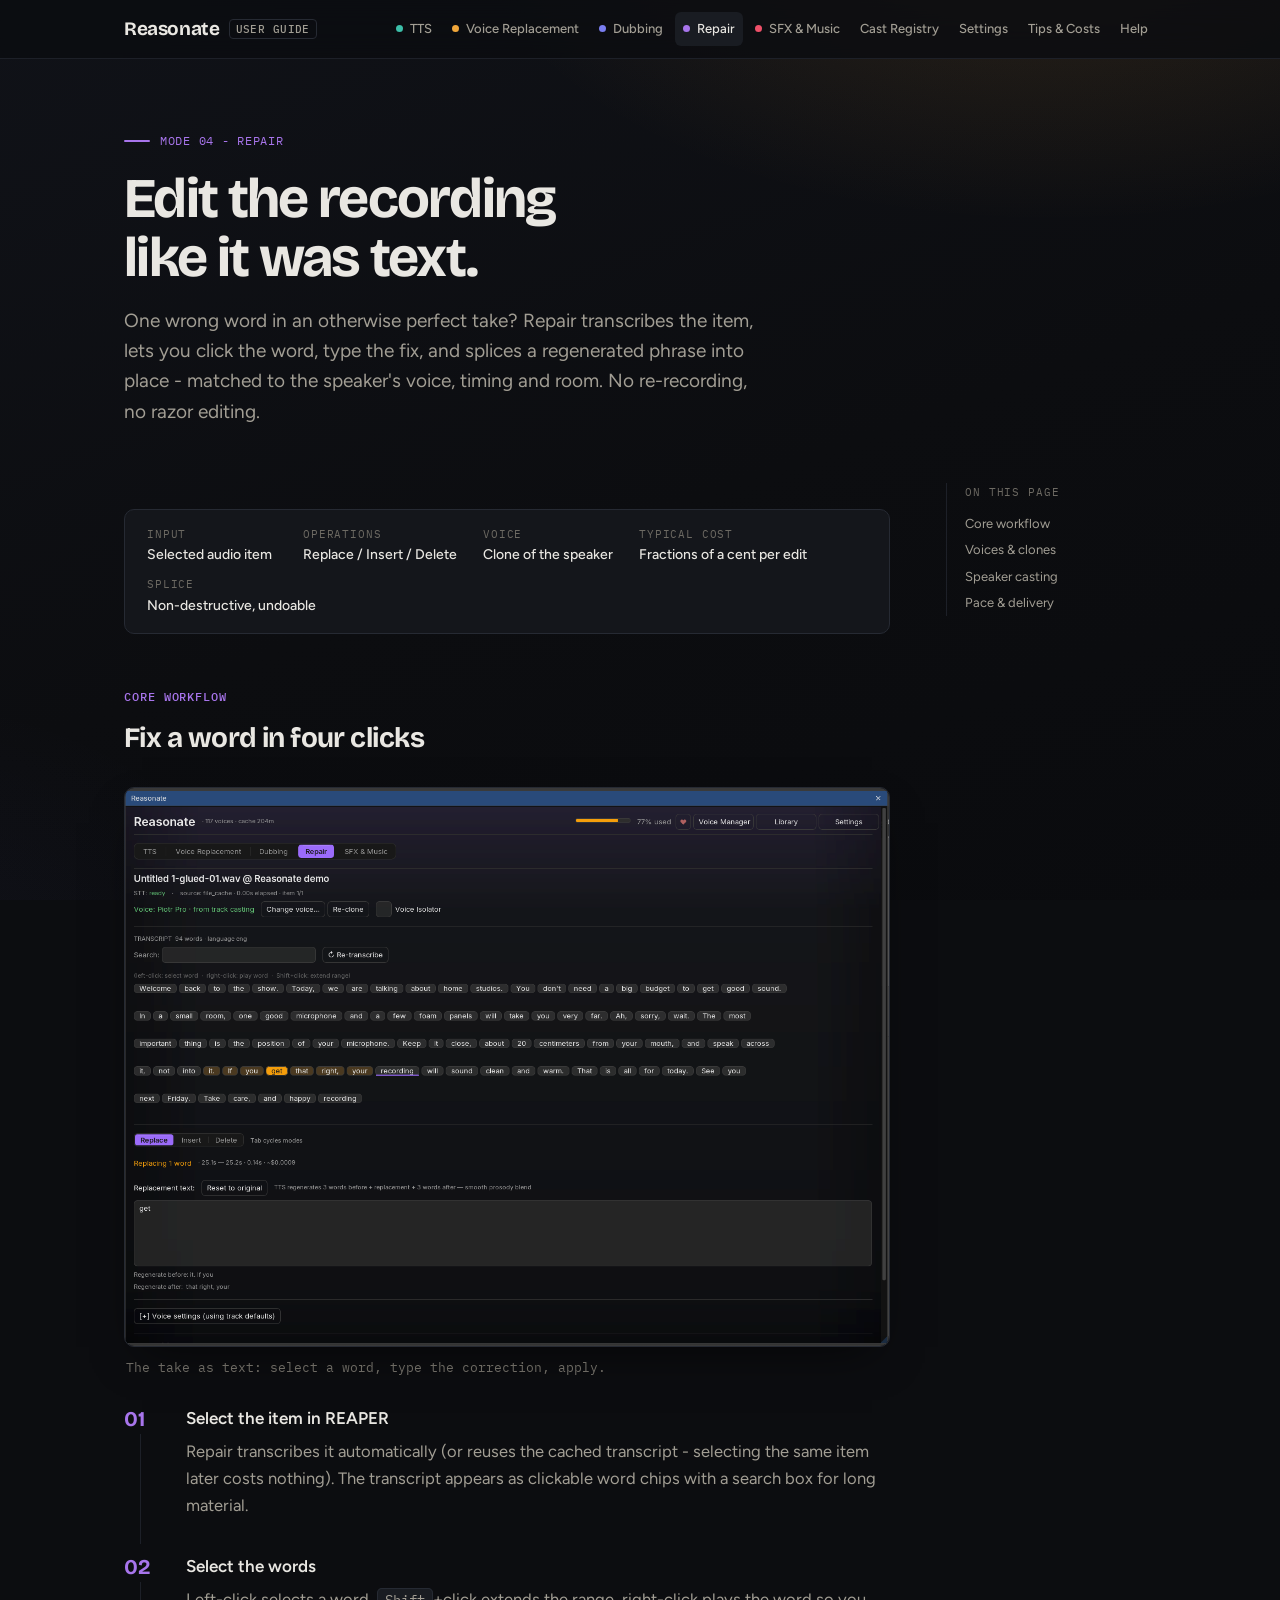
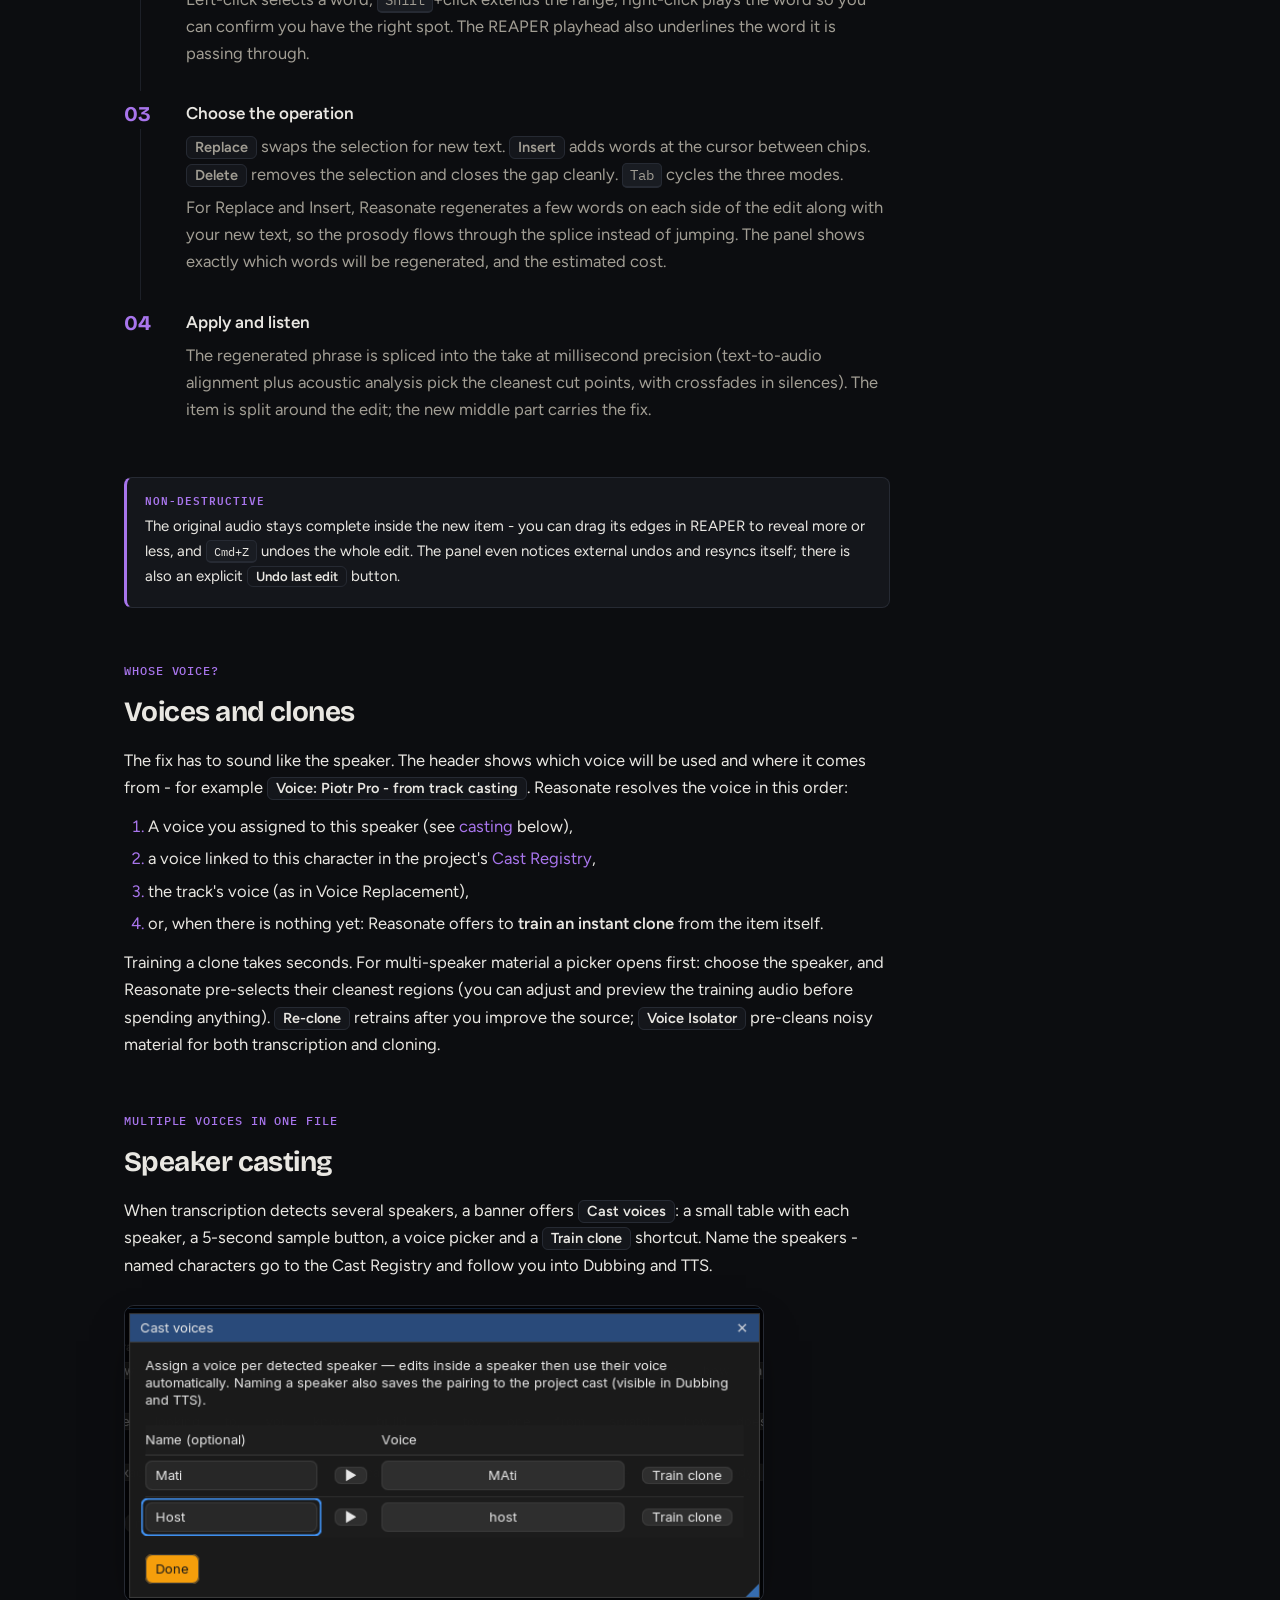
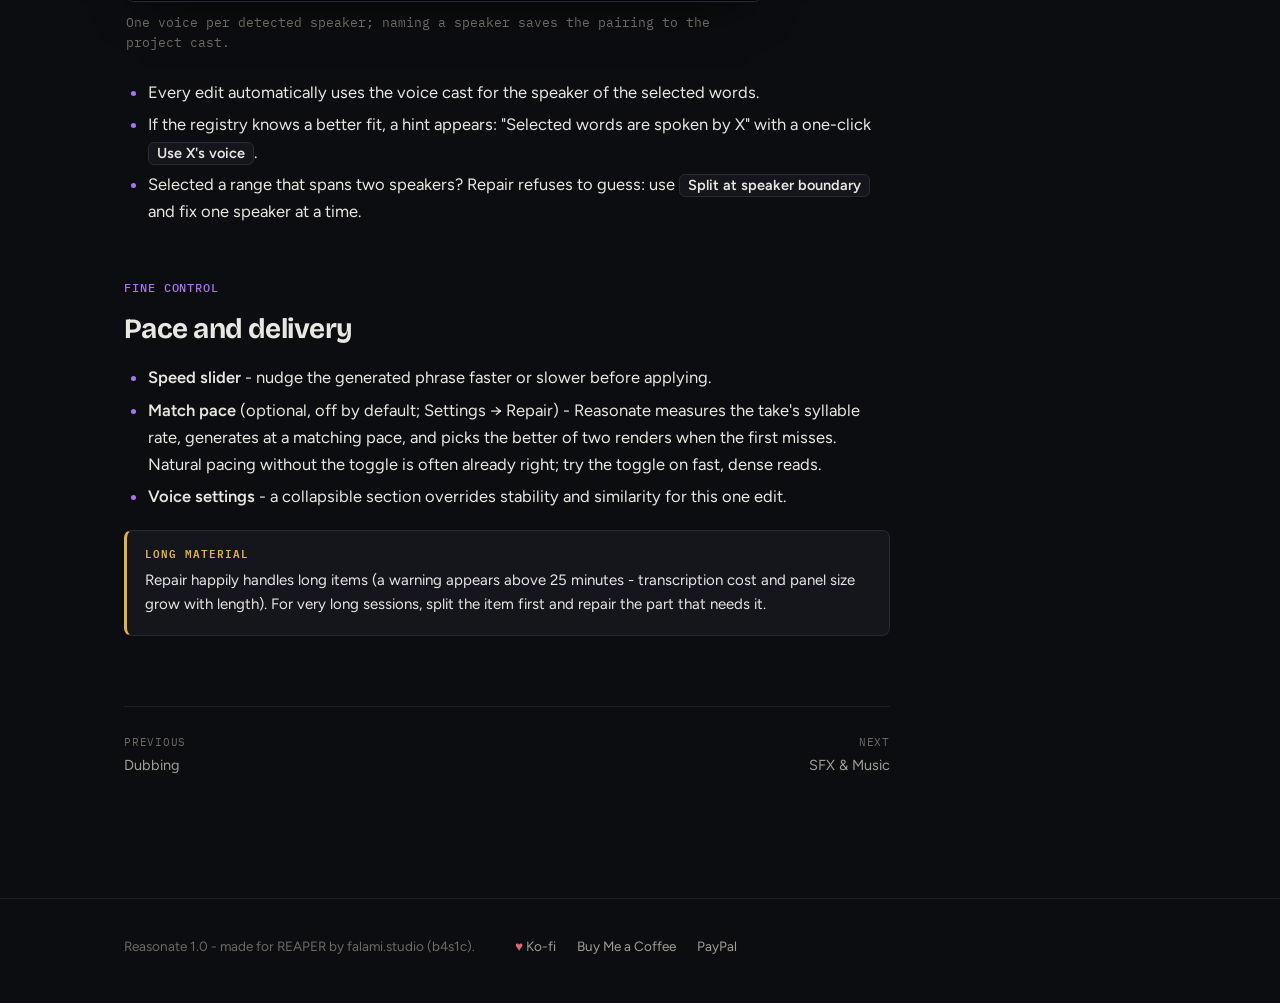
==== docs/guide/repair.html @ 06da61e1 "Reasonate 1.0.0 - AI voice production for REAPER Five modes (TTS single + multi-speaker dialogue, Vo" ====
<!DOCTYPE html>
<html lang="en">
<head>
<meta charset="utf-8">
<meta name="viewport" content="width=device-width, initial-scale=1">
<title>Repair - Reasonate User Guide</title>
<meta name="description" content="Fix single words in a finished take: click words in a transcript, type the correction, and Reasonate splices a regenerated phrase seamlessly into the recording.">
<link rel="preconnect" href="https://fonts.googleapis.com">
<link rel="preconnect" href="https://fonts.gstatic.com" crossorigin>
<link href="https://fonts.googleapis.com/css2?family=Bricolage+Grotesque:wght@600;700&family=Figtree:wght@400;500;600&family=IBM+Plex+Mono:wght@400;500;600&display=swap" rel="stylesheet">
<link rel="stylesheet" href="guide.css">
</head>
<body data-accent="repair">

<nav class="nav">
  <div class="nav-inner">
    <a class="wordmark" href="index.html">Reasonate<span class="guide-tag">User Guide</span></a>
    <div class="nav-links">
      <a href="tts.html"><span class="dot dot-tts"></span>TTS</a>
      <a href="voice-replacement.html"><span class="dot dot-vr"></span>Voice Replacement</a>
      <a href="dubbing.html"><span class="dot dot-dubbing"></span>Dubbing</a>
      <a class="active" href="repair.html"><span class="dot dot-repair"></span>Repair</a>
      <a href="sfx-music.html"><span class="dot dot-sfx"></span>SFX &amp; Music</a>
      <a href="cast-registry.html">Cast Registry</a>
      <a href="settings.html">Settings</a>
      <a href="tips-costs.html">Tips &amp; Costs</a>
      <a href="troubleshooting.html">Help</a>
    </div>
  </div>
</nav>

<header class="hero">
  <div class="crumb">Mode 04 - Repair</div>
  <h1>Edit the recording<br>like it was text.</h1>
  <p class="lede">One wrong word in an otherwise perfect take? Repair transcribes the item, lets you click the word, type the fix, and splices a regenerated phrase into place - matched to the speaker's voice, timing and room. No re-recording, no razor editing.</p>
</header>

<main class="page with-toc">
<div>

<div class="facts">
  <div><span class="k">Input</span><span class="v">Selected audio item</span></div>
  <div><span class="k">Operations</span><span class="v">Replace / Insert / Delete</span></div>
  <div><span class="k">Voice</span><span class="v">Clone of the speaker</span></div>
  <div><span class="k">Typical cost</span><span class="v">Fractions of a cent per edit</span></div>
  <div><span class="k">Splice</span><span class="v">Non-destructive, undoable</span></div>
</div>

<section id="workflow">
  <h2><span class="kicker">Core workflow</span>Fix a word in four clicks</h2>

  <figure class="shot">
    <img src="img/repair-replace.png" alt="Repair mode: the transcript as clickable word chips, a selected word, the Replace panel with replacement text and the context that will be regenerated" loading="lazy">
    <figcaption>The take as text: select a word, type the correction, apply.</figcaption>
  </figure>

  <ol class="steps">
    <li>
      <strong>Select the item in REAPER</strong>
      <p>Repair transcribes it automatically (or reuses the cached transcript - selecting the same item later costs nothing). The transcript appears as clickable word chips with a search box for long material.</p>
    </li>
    <li>
      <strong>Select the words</strong>
      <p>Left-click selects a word, <kbd>Shift</kbd>+click extends the range, right-click plays the word so you can confirm you have the right spot. The REAPER playhead also underlines the word it is passing through.</p>
    </li>
    <li>
      <strong>Choose the operation</strong>
      <p><span class="ui">Replace</span> swaps the selection for new text. <span class="ui">Insert</span> adds words at the cursor between chips. <span class="ui">Delete</span> removes the selection and closes the gap cleanly. <kbd>Tab</kbd> cycles the three modes.</p>
      <p class="dim">For Replace and Insert, Reasonate regenerates a few words on each side of the edit along with your new text, so the prosody flows through the splice instead of jumping. The panel shows exactly which words will be regenerated, and the estimated cost.</p>
    </li>
    <li>
      <strong>Apply and listen</strong>
      <p>The regenerated phrase is spliced into the take at millisecond precision (text-to-audio alignment plus acoustic analysis pick the cleanest cut points, with crossfades in silences). The item is split around the edit; the new middle part carries the fix.</p>
    </li>
  </ol>

  <div class="callout">
    <span class="label">Non-destructive</span>
    <p>The original audio stays complete inside the new item - you can drag its edges in REAPER to reveal more or less, and <kbd>Cmd+Z</kbd> undoes the whole edit. The panel even notices external undos and resyncs itself; there is also an explicit <span class="ui">Undo last edit</span> button.</p>
  </div>
</section>

<section id="voice">
  <h2><span class="kicker">Whose voice?</span>Voices and clones</h2>
  <p>The fix has to sound like the speaker. The header shows which voice will be used and where it comes from - for example <span class="ui">Voice: Piotr Pro - from track casting</span>. Reasonate resolves the voice in this order:</p>
  <ol>
    <li>A voice you assigned to this speaker (see <a href="#speakers">casting</a> below),</li>
    <li>a voice linked to this character in the project's <a href="cast-registry.html">Cast Registry</a>,</li>
    <li>the track's voice (as in Voice Replacement),</li>
    <li>or, when there is nothing yet: Reasonate offers to <strong>train an instant clone</strong> from the item itself.</li>
  </ol>
  <p>Training a clone takes seconds. For multi-speaker material a picker opens first: choose the speaker, and Reasonate pre-selects their cleanest regions (you can adjust and preview the training audio before spending anything). <span class="ui">Re-clone</span> retrains after you improve the source; <span class="ui">Voice Isolator</span> pre-cleans noisy material for both transcription and cloning.</p>
</section>

<section id="speakers">
  <h2><span class="kicker">Multiple voices in one file</span>Speaker casting</h2>
  <p>When transcription detects several speakers, a banner offers <span class="ui">Cast voices</span>: a small table with each speaker, a 5-second sample button, a voice picker and a <span class="ui">Train clone</span> shortcut. Name the speakers - named characters go to the Cast Registry and follow you into Dubbing and TTS.</p>
  <figure class="shot narrow">
    <img src="img/repair-cast-voices.png" alt="Cast voices modal in Repair: two named speakers with a sample play button, an assigned voice and a Train clone button each" loading="lazy">
    <figcaption>One voice per detected speaker; naming a speaker saves the pairing to the project cast.</figcaption>
  </figure>
  <ul>
    <li>Every edit automatically uses the voice cast for the speaker of the selected words.</li>
    <li>If the registry knows a better fit, a hint appears: "Selected words are spoken by X" with a one-click <span class="ui">Use X's voice</span>.</li>
    <li>Selected a range that spans two speakers? Repair refuses to guess: use <span class="ui">Split at speaker boundary</span> and fix one speaker at a time.</li>
  </ul>
</section>

<section id="tempo">
  <h2><span class="kicker">Fine control</span>Pace and delivery</h2>
  <ul>
    <li><strong>Speed slider</strong> - nudge the generated phrase faster or slower before applying.</li>
    <li><strong>Match pace</strong> (optional, off by default; Settings &rarr; Repair) - Reasonate measures the take's syllable rate, generates at a matching pace, and picks the better of two renders when the first misses. Natural pacing without the toggle is often already right; try the toggle on fast, dense reads.</li>
    <li><strong>Voice settings</strong> - a collapsible section overrides stability and similarity for this one edit.</li>
  </ul>
  <div class="callout warn">
    <span class="label">Long material</span>
    <p>Repair happily handles long items (a warning appears above 25 minutes - transcription cost and panel size grow with length). For very long sessions, split the item first and repair the part that needs it.</p>
  </div>
</section>

<div class="pager">
  <a class="prev" href="dubbing.html"><span>Previous</span>Dubbing</a>
  <a class="next" href="sfx-music.html"><span>Next</span>SFX &amp; Music</a>
</div>

</div>

<aside class="toc">
  <div class="toc-title">On this page</div>
  <a href="#workflow">Core workflow</a>
  <a href="#voice">Voices &amp; clones</a>
  <a href="#speakers">Speaker casting</a>
  <a href="#tempo">Pace &amp; delivery</a>
</aside>

</main>

<footer>
  <div class="footer-inner">
    <div>Reasonate 1.0 - made for REAPER by falami.studio (b4s1c).</div>
    <div class="support">
      <span class="heart">&hearts;</span>
      <a href="https://ko-fi.com/quickmd" target="_blank" rel="noopener">Ko-fi</a>
      <a href="https://buymeacoffee.com/bsroczynskh" target="_blank" rel="noopener">Buy Me a Coffee</a>
      <a href="https://paypal.me/b451c" target="_blank" rel="noopener">PayPal</a>
    </div>
  </div>
</footer>

</body>
</html>
---- docs/guide/guide.css ----
/* Reasonate User Guide - shared stylesheet
   Dark "studio manual" theme mirroring the app: graphite base, per-mode accents.
   Self-contained except Google Fonts (loaded from each page's <head>). */

:root {
  --bg: #0c0d10;
  --bg-elevated: #14161b;
  --card: #191c22;
  --card-hover: #1e222a;
  --line: #262a33;
  --line-soft: #1d2028;
  --text: #e9e7e2;
  --text-dim: #a29e94;
  --text-faint: #6d6a63;

  --amber: #f0a63a;        /* Voice Replacement + brand CTA */
  --teal: #3cbfa9;         /* TTS */
  --indigo: #7a7ef0;       /* Dubbing */
  --violet: #a875ec;       /* Repair */
  --red: #ee5069;          /* SFX & Music */

  --accent: var(--amber);  /* page accent, overridden per chapter */
  --accent-soft: color-mix(in srgb, var(--accent) 14%, transparent);
  --accent-line: color-mix(in srgb, var(--accent) 38%, transparent);

  --font-display: "Bricolage Grotesque", "Avenir Next", "Helvetica Neue", sans-serif;
  --font-body: "Figtree", "Avenir Next", "Segoe UI", sans-serif;
  --font-mono: "IBM Plex Mono", "SF Mono", Menlo, Consolas, monospace;

  --maxw: 1080px;
  --radius: 10px;
}

/* Per-chapter accent themes (set on <body data-accent="...">) */
body[data-accent="tts"]     { --accent: var(--teal); }
body[data-accent="vr"]      { --accent: var(--amber); }
body[data-accent="dubbing"] { --accent: var(--indigo); }
body[data-accent="repair"]  { --accent: var(--violet); }
body[data-accent="sfx"]     { --accent: var(--red); }

* { box-sizing: border-box; }
html { scroll-behavior: smooth; }

body {
  margin: 0;
  background: var(--bg);
  color: var(--text);
  font-family: var(--font-body);
  font-size: 16.5px;
  line-height: 1.65;
  -webkit-font-smoothing: antialiased;
  text-rendering: optimizeLegibility;
}

/* Atmospheric background: graphite gradient + faint accent glow, like the app */
body::before {
  content: "";
  position: fixed;
  inset: 0;
  z-index: -1;
  background:
    radial-gradient(900px 480px at 82% -10%, var(--accent-soft), transparent 65%),
    radial-gradient(700px 500px at -10% 110%, rgba(122, 126, 240, 0.05), transparent 60%),
    linear-gradient(160deg, #101218 0%, #0c0d10 55%, #0a0b0e 100%);
}

a { color: var(--accent); text-decoration: none; }
a:hover { text-decoration: underline; text-underline-offset: 3px; }

::selection { background: var(--accent-line); }

/* ---------------------------------------------------------------- nav --- */

.nav {
  position: sticky;
  top: 0;
  z-index: 50;
  backdrop-filter: blur(14px);
  background: rgba(12, 13, 16, 0.82);
  border-bottom: 1px solid var(--line-soft);
}
.nav-inner {
  max-width: var(--maxw);
  margin: 0 auto;
  padding: 0 24px;
  display: flex;
  align-items: center;
  gap: 18px;
  height: 58px;
}
.nav .wordmark {
  font-family: var(--font-display);
  font-weight: 700;
  font-size: 19px;
  letter-spacing: -0.02em;
  color: var(--text);
  white-space: nowrap;
  flex-shrink: 0;
}
.nav .wordmark:hover { text-decoration: none; }
.nav .wordmark .guide-tag {
  font-family: var(--font-mono);
  font-size: 10.5px;
  font-weight: 500;
  color: var(--text-dim);
  border: 1px solid var(--line);
  border-radius: 4px;
  padding: 2px 6px;
  margin-left: 9px;
  vertical-align: 2px;
  letter-spacing: 0.04em;
  text-transform: uppercase;
}
.nav-links {
  display: flex;
  gap: 4px;
  margin-left: auto;
  overflow-x: auto;
}
.nav-links a {
  color: var(--text-dim);
  font-size: 13px;
  font-weight: 500;
  padding: 6px 8px;
  border-radius: 6px;
  white-space: nowrap;
}
.nav-links a:hover { color: var(--text); background: var(--card); text-decoration: none; }
.nav-links a.active { color: var(--text); background: var(--card); }
.nav-links a .dot {
  display: inline-block;
  width: 7px; height: 7px;
  border-radius: 50%;
  margin-right: 7px;
  vertical-align: 1px;
}
.dot-tts { background: var(--teal); }
.dot-vr { background: var(--amber); }
.dot-dubbing { background: var(--indigo); }
.dot-repair { background: var(--violet); }
.dot-sfx { background: var(--red); }

/* --------------------------------------------------------------- hero --- */

.hero {
  max-width: var(--maxw);
  margin: 0 auto;
  padding: 72px 24px 30px;
}
.hero .crumb {
  font-family: var(--font-mono);
  font-size: 12px;
  letter-spacing: 0.06em;
  text-transform: uppercase;
  color: var(--accent);
  margin-bottom: 18px;
  display: flex;
  align-items: center;
  gap: 10px;
}
.hero .crumb::before {
  content: "";
  width: 26px; height: 2px;
  background: var(--accent);
  border-radius: 2px;
}
.hero h1 {
  font-family: var(--font-display);
  font-size: clamp(34px, 5.4vw, 56px);
  font-weight: 700;
  letter-spacing: -0.03em;
  line-height: 1.06;
  margin: 0 0 18px;
}
.hero p.lede {
  font-size: 19px;
  line-height: 1.6;
  color: var(--text-dim);
  max-width: 640px;
  margin: 0;
}
.hero .badges { margin-top: 26px; display: flex; flex-wrap: wrap; gap: 9px; }
.badge {
  font-family: var(--font-mono);
  font-size: 12px;
  color: var(--text-dim);
  border: 1px solid var(--line);
  background: var(--bg-elevated);
  border-radius: 999px;
  padding: 5px 13px;
}

/* Staggered load-in */
@media (prefers-reduced-motion: no-preference) {
  .hero > * { animation: rise 0.55s cubic-bezier(0.2, 0.7, 0.3, 1) both; }
  .hero > *:nth-child(2) { animation-delay: 0.07s; }
  .hero > *:nth-child(3) { animation-delay: 0.14s; }
  .hero > *:nth-child(4) { animation-delay: 0.21s; }
  @keyframes rise {
    from { opacity: 0; transform: translateY(14px); }
    to   { opacity: 1; transform: none; }
  }
}

/* ------------------------------------------------------------- layout --- */

.page {
  max-width: var(--maxw);
  margin: 0 auto;
  padding: 26px 24px 90px;
}
.with-toc {
  display: grid;
  grid-template-columns: minmax(0, 1fr) 210px;
  gap: 56px;
}
@media (max-width: 940px) {
  .with-toc { grid-template-columns: 1fr; }
  .toc { display: none; }
}

.toc {
  position: sticky;
  top: 86px;
  align-self: start;
  font-size: 13px;
  border-left: 1px solid var(--line-soft);
  padding-left: 18px;
}
.toc .toc-title {
  font-family: var(--font-mono);
  font-size: 11px;
  letter-spacing: 0.08em;
  text-transform: uppercase;
  color: var(--text-faint);
  margin-bottom: 10px;
}
.toc a {
  display: block;
  color: var(--text-dim);
  padding: 4px 0;
  line-height: 1.4;
}
.toc a:hover { color: var(--text); text-decoration: none; }

/* ----------------------------------------------------------- sections --- */

section { margin: 54px 0; }
section:first-child { margin-top: 20px; }

h2 {
  font-family: var(--font-display);
  font-size: 28px;
  font-weight: 700;
  letter-spacing: -0.02em;
  margin: 0 0 8px;
  scroll-margin-top: 80px;
}
h2 .kicker {
  display: block;
  font-family: var(--font-mono);
  font-size: 11.5px;
  font-weight: 500;
  letter-spacing: 0.08em;
  text-transform: uppercase;
  color: var(--accent);
  margin-bottom: 8px;
}
h3 {
  font-family: var(--font-display);
  font-size: 19px;
  font-weight: 600;
  letter-spacing: -0.01em;
  margin: 34px 0 6px;
  scroll-margin-top: 80px;
}
p { margin: 12px 0; color: var(--text); }
p.dim, li.dim { color: var(--text-dim); }
ul, ol { padding-left: 24px; margin: 12px 0; }
li { margin: 5px 0; }
li::marker { color: var(--accent); }
strong { font-weight: 600; color: var(--text); }

hr { border: 0; border-top: 1px solid var(--line-soft); margin: 40px 0; }

/* --------------------------------------------------------------- kbd --- */

kbd {
  font-family: var(--font-mono);
  font-size: 0.82em;
  background: var(--card);
  border: 1px solid var(--line);
  border-bottom-width: 2px;
  border-radius: 5px;
  padding: 2px 7px;
  white-space: nowrap;
}
code {
  font-family: var(--font-mono);
  font-size: 0.86em;
  background: var(--card);
  border: 1px solid var(--line-soft);
  border-radius: 5px;
  padding: 1px 6px;
}

/* --------------------------------------------------------------- ui-x --- */
/* Inline reference to a button/label visible in the app UI */
.ui {
  font-size: 0.88em;
  font-weight: 600;
  background: var(--bg-elevated);
  border: 1px solid var(--line);
  border-radius: 6px;
  padding: 1px 8px 2px;
  white-space: nowrap;
}

/* -------------------------------------------------------------- steps --- */

.steps { counter-reset: step; margin: 22px 0; padding: 0; list-style: none; }
.steps > li {
  counter-increment: step;
  position: relative;
  padding: 0 0 26px 62px;
  margin: 0;
}
.steps > li::before {
  content: counter(step, decimal-leading-zero);
  position: absolute;
  left: 0; top: -2px;
  font-family: var(--font-display);
  font-size: 21px;
  font-weight: 700;
  color: var(--accent);
  letter-spacing: -0.02em;
}
.steps > li::after {
  content: "";
  position: absolute;
  left: 16px; top: 30px; bottom: 8px;
  width: 1px;
  background: var(--line-soft);
}
.steps > li:last-child::after { display: none; }
.steps > li > strong:first-child { display: block; margin-bottom: 3px; font-size: 17px; }
.steps p { margin: 6px 0; color: var(--text-dim); }
.steps p strong, .steps li strong { color: var(--text); }

/* ----------------------------------------------------------- callouts --- */

.callout {
  border: 1px solid var(--line);
  border-left: 3px solid var(--accent);
  background: var(--bg-elevated);
  border-radius: 8px;
  padding: 13px 18px;
  margin: 20px 0;
  font-size: 15px;
  color: var(--text-dim);
}
.callout .label {
  font-family: var(--font-mono);
  font-size: 11px;
  font-weight: 600;
  letter-spacing: 0.09em;
  text-transform: uppercase;
  color: var(--accent);
  display: block;
  margin-bottom: 5px;
}
.callout strong { color: var(--text); }
.callout.cost { border-left-color: #58c983; }
.callout.cost .label { color: #58c983; }
.callout.warn { border-left-color: #e0b34c; }
.callout.warn .label { color: #e0b34c; }
.callout p { margin: 5px 0; }

/* -------------------------------------------------------- screenshots --- */

.shot { margin: 26px 0; }
.shot img {
  width: 100%;
  height: auto;
  display: block;
  border: 1px solid var(--line);
  border-radius: var(--radius);
  box-shadow: 0 18px 44px -18px rgba(0, 0, 0, 0.65);
}
.shot figcaption {
  font-family: var(--font-mono);
  font-size: 12.5px;
  color: var(--text-faint);
  margin-top: 10px;
  padding-left: 2px;
}
.shot.narrow { max-width: 640px; }

/* --------------------------------------------------------------- grid --- */

.cards {
  display: grid;
  grid-template-columns: repeat(auto-fit, minmax(250px, 1fr));
  gap: 14px;
  margin: 26px 0;
}
.card {
  background: var(--card);
  border: 1px solid var(--line);
  border-radius: var(--radius);
  padding: 20px 20px 18px;
  position: relative;
  overflow: hidden;
  transition: border-color 0.18s, transform 0.18s, background 0.18s;
}
.card h3 { margin: 8px 0 6px; font-size: 18px; }
.card p { font-size: 14.5px; color: var(--text-dim); margin: 0; }
a.card { display: block; color: var(--text); }
a.card:hover {
  text-decoration: none;
  transform: translateY(-2px);
  background: var(--card-hover);
  border-color: var(--accent-line);
}
.card .accent-bar {
  position: absolute;
  top: 0; left: 0; right: 0;
  height: 3px;
}
.card .go {
  font-family: var(--font-mono);
  font-size: 12px;
  color: var(--text-faint);
  display: block;
  margin-top: 14px;
}
a.card:hover .go { color: var(--text-dim); }

/* fact strip: quick reference row on mode pages */
.facts {
  display: flex;
  flex-wrap: wrap;
  gap: 10px 26px;
  border: 1px solid var(--line);
  background: var(--bg-elevated);
  border-radius: var(--radius);
  padding: 16px 22px;
  margin: 26px 0;
  font-size: 14px;
}
.facts div { min-width: 130px; }
.facts .k {
  font-family: var(--font-mono);
  font-size: 10.5px;
  letter-spacing: 0.08em;
  text-transform: uppercase;
  color: var(--text-faint);
  display: block;
}
.facts .v { color: var(--text); font-weight: 500; }

/* --------------------------------------------------------------- table --- */

.tbl-wrap { overflow-x: auto; margin: 20px 0; }
table {
  border-collapse: collapse;
  width: 100%;
  font-size: 14.5px;
}
th {
  text-align: left;
  font-family: var(--font-mono);
  font-size: 11.5px;
  font-weight: 600;
  letter-spacing: 0.07em;
  text-transform: uppercase;
  color: var(--text-faint);
  border-bottom: 1px solid var(--line);
  padding: 8px 16px 8px 0;
}
td {
  border-bottom: 1px solid var(--line-soft);
  padding: 9px 16px 9px 0;
  vertical-align: top;
  color: var(--text-dim);
}
td:first-child { color: var(--text); white-space: nowrap; }

/* --------------------------------------------------------------- foot --- */

.pager {
  display: flex;
  justify-content: space-between;
  gap: 14px;
  margin-top: 70px;
  padding-top: 26px;
  border-top: 1px solid var(--line-soft);
}
.pager a {
  color: var(--text-dim);
  font-size: 14.5px;
  max-width: 46%;
}
.pager a span {
  display: block;
  font-family: var(--font-mono);
  font-size: 11px;
  letter-spacing: 0.07em;
  text-transform: uppercase;
  color: var(--text-faint);
  margin-bottom: 3px;
}
.pager a:hover { color: var(--text); text-decoration: none; }
.pager .next { text-align: right; margin-left: auto; }

footer {
  border-top: 1px solid var(--line-soft);
  margin-top: 30px;
}
.footer-inner {
  max-width: var(--maxw);
  margin: 0 auto;
  padding: 36px 24px 46px;
  display: flex;
  flex-wrap: wrap;
  gap: 18px 40px;
  align-items: center;
  font-size: 13.5px;
  color: var(--text-faint);
}
.footer-inner .support a { color: var(--text-dim); margin-right: 18px; }
.footer-inner .support a:hover { color: var(--text); }
.heart { color: #d96a76; }

@media (max-width: 640px) {
  body { font-size: 15.5px; }
  .hero { padding-top: 46px; }
  .nav-inner { gap: 14px; }
}
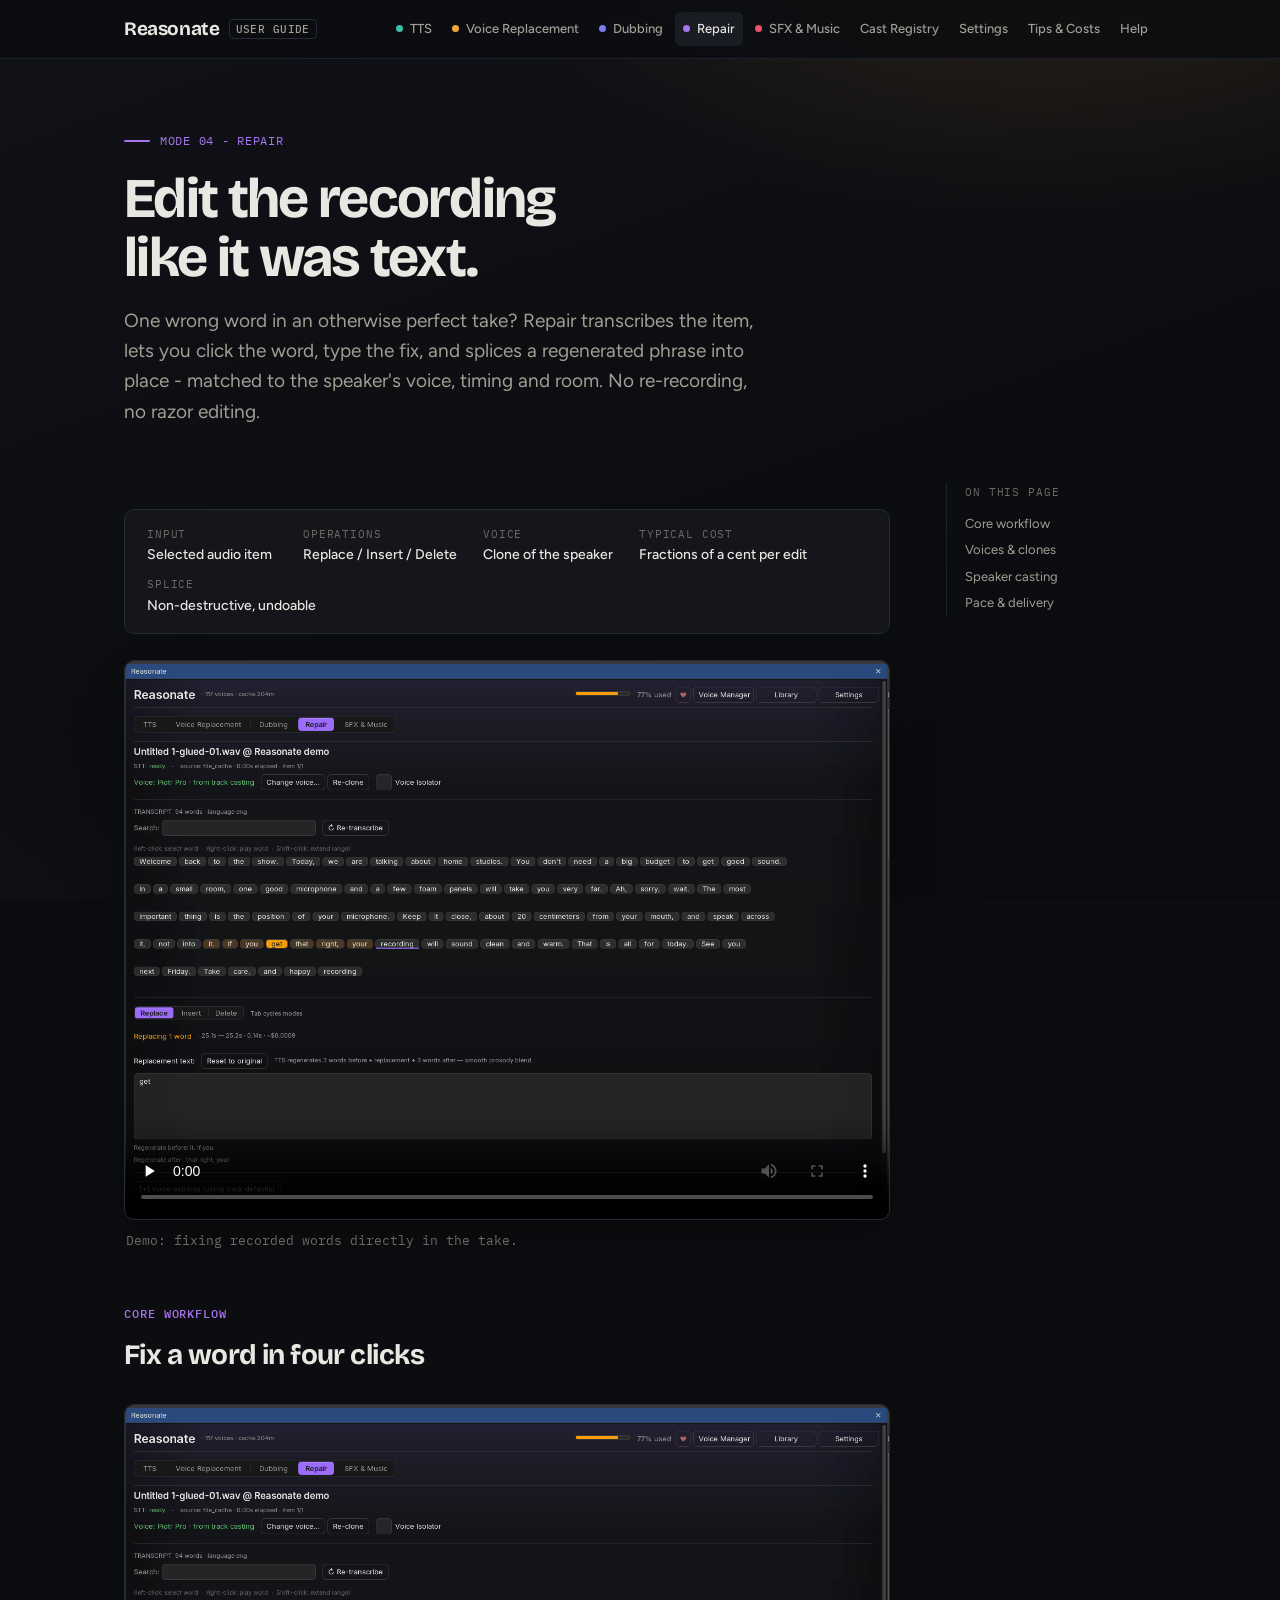
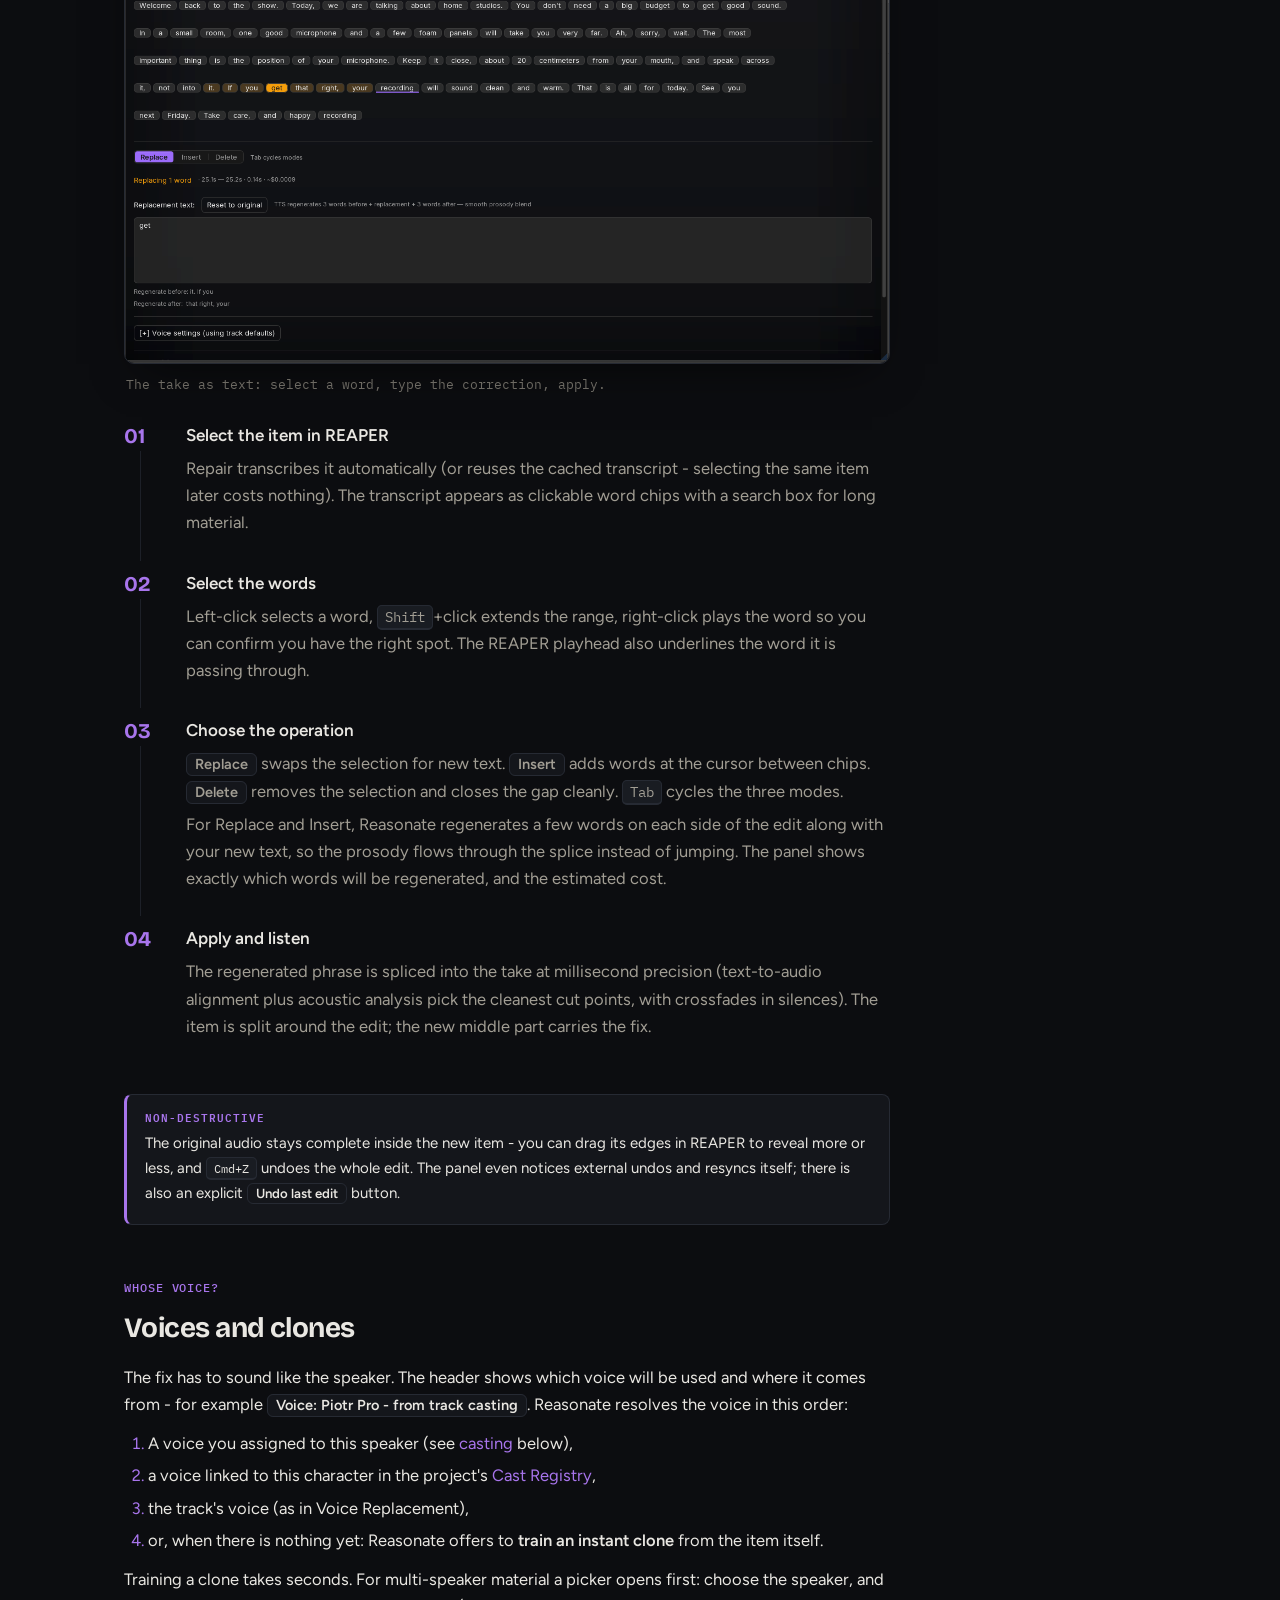
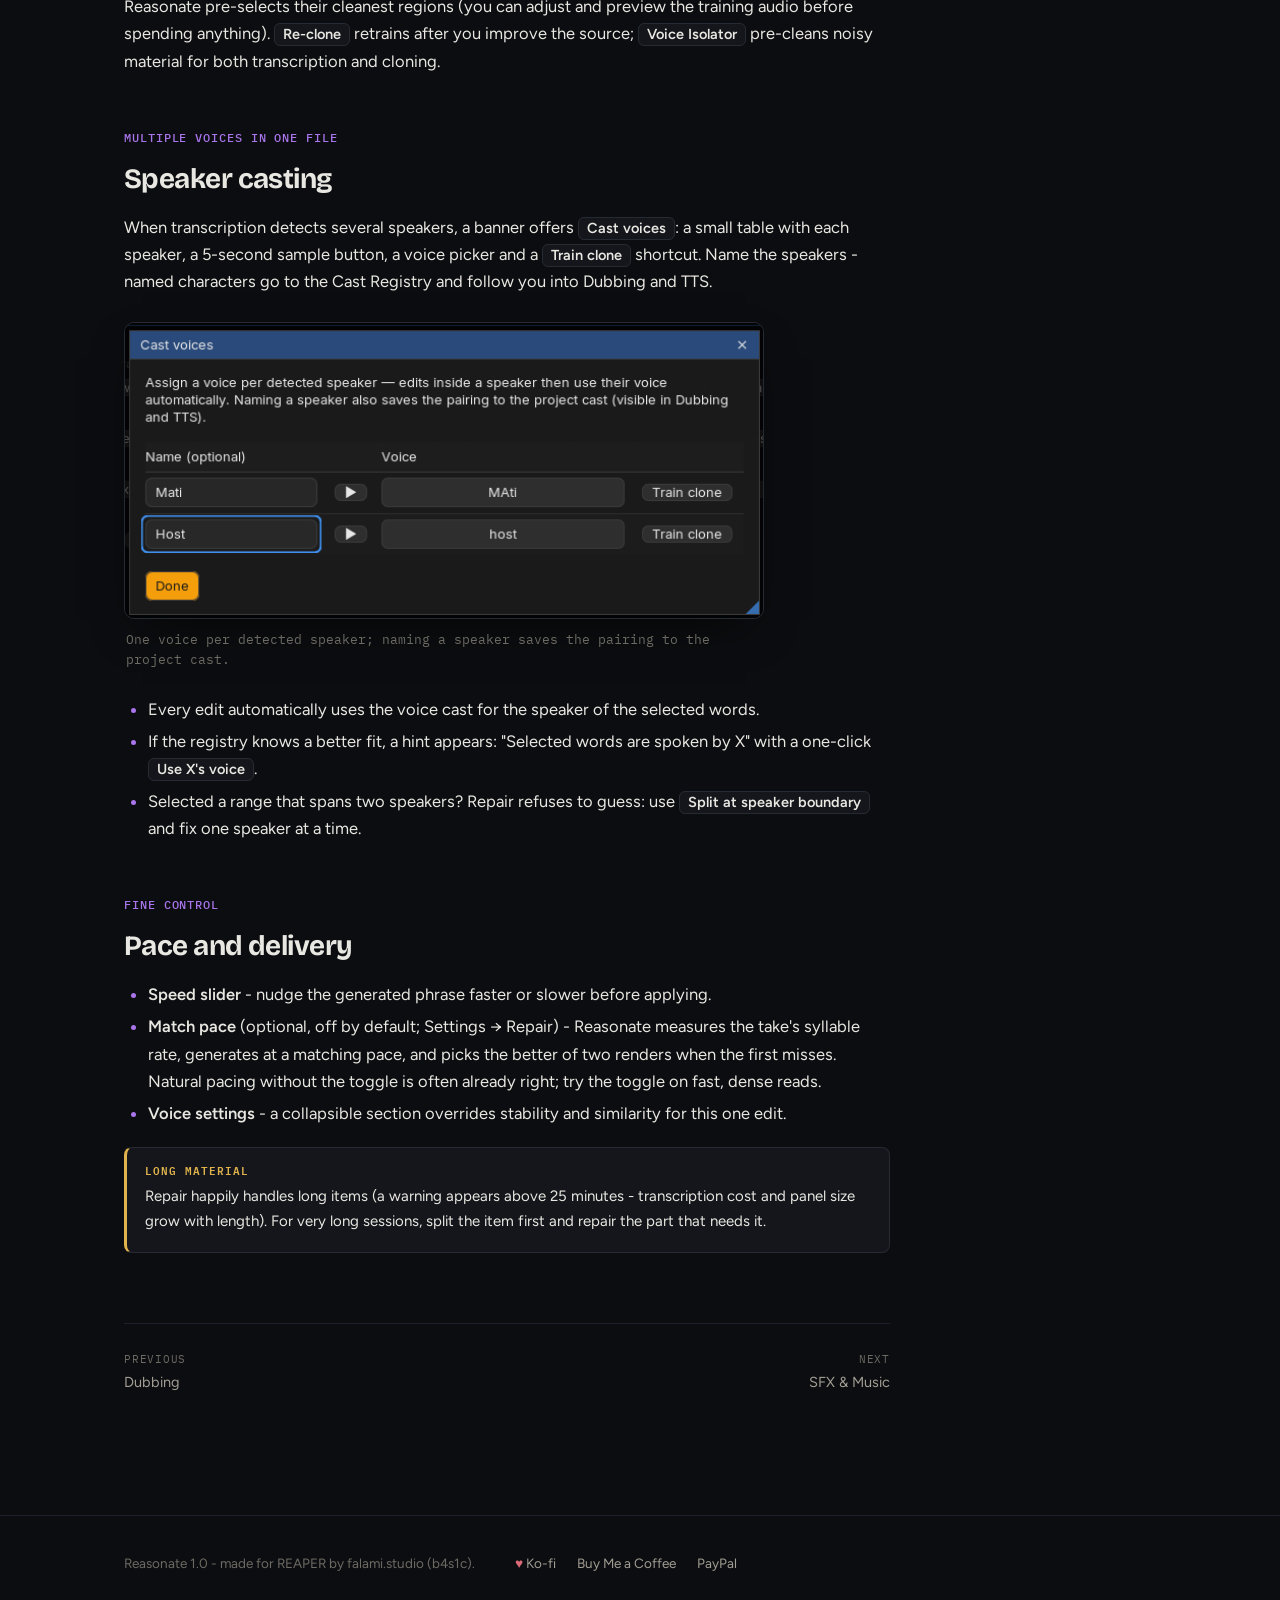
==== commit a8894045: "Brand banner, README screenshots and demo videos; drop internal reference notes Banner and screensho" ====
--- a/docs/guide/repair.html
+++ b/docs/guide/repair.html
@@ -45,6 +45,11 @@
   <div><span class="k">Typical cost</span><span class="v">Fractions of a cent per edit</span></div>
   <div><span class="k">Splice</span><span class="v">Non-destructive, undoable</span></div>
 </div>
+
+<figure class="shot">
+  <video controls preload="none" poster="img/repair-replace.png" src="https://github.com/b451c/Reasonate/releases/download/v1.0.0/reasonate-repair-demo.mp4"></video>
+  <figcaption>Demo: fixing recorded words directly in the take.</figcaption>
+</figure>
 
 <section id="workflow">
   <h2><span class="kicker">Core workflow</span>Fix a word in four clicks</h2>
--- a/docs/guide/guide.css
+++ b/docs/guide/guide.css
@@ -537,3 +537,12 @@
   .hero { padding-top: 46px; }
   .nav-inner { gap: 14px; }
 }
+
+/* Demo videos (release assets) — same frame as screenshots */
+.shot video {
+  width: 100%;
+  display: block;
+  border: 1px solid var(--line);
+  border-radius: var(--radius);
+  box-shadow: 0 18px 44px -18px rgba(0, 0, 0, 0.65);
+}
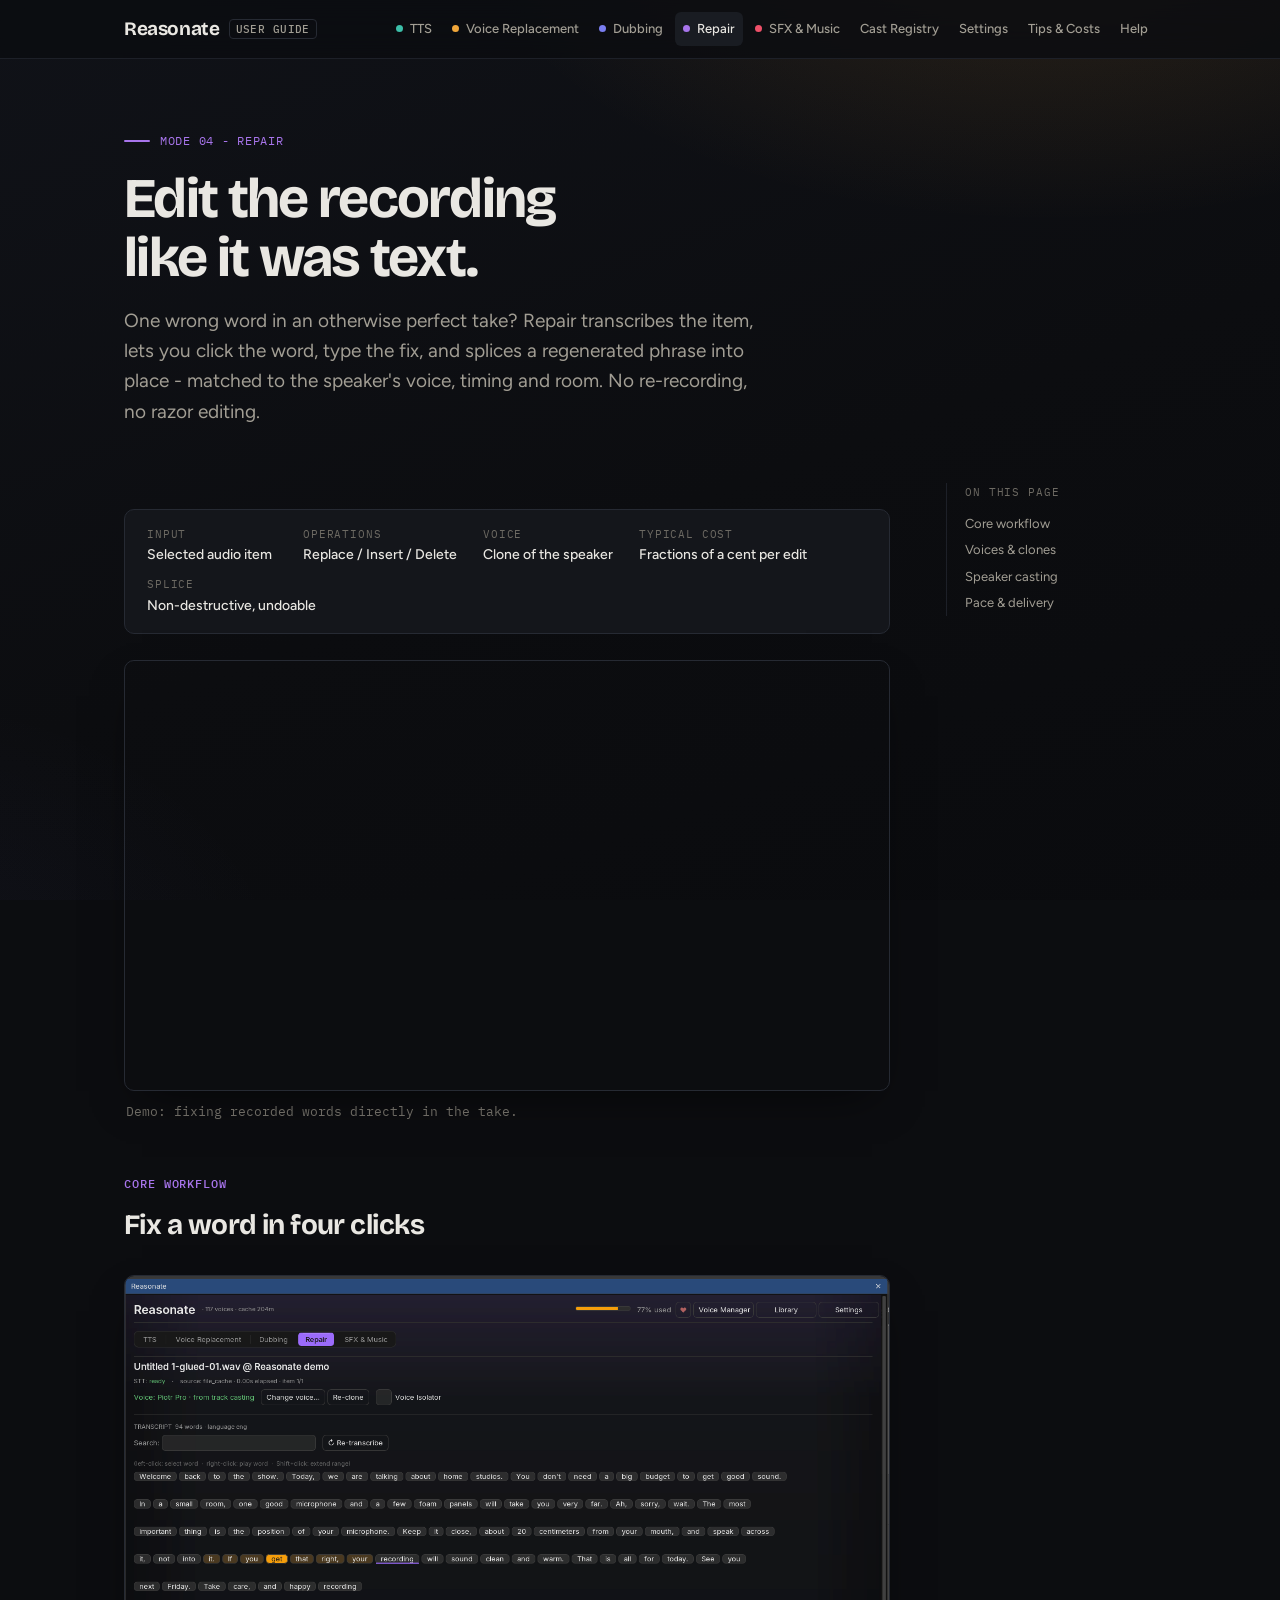
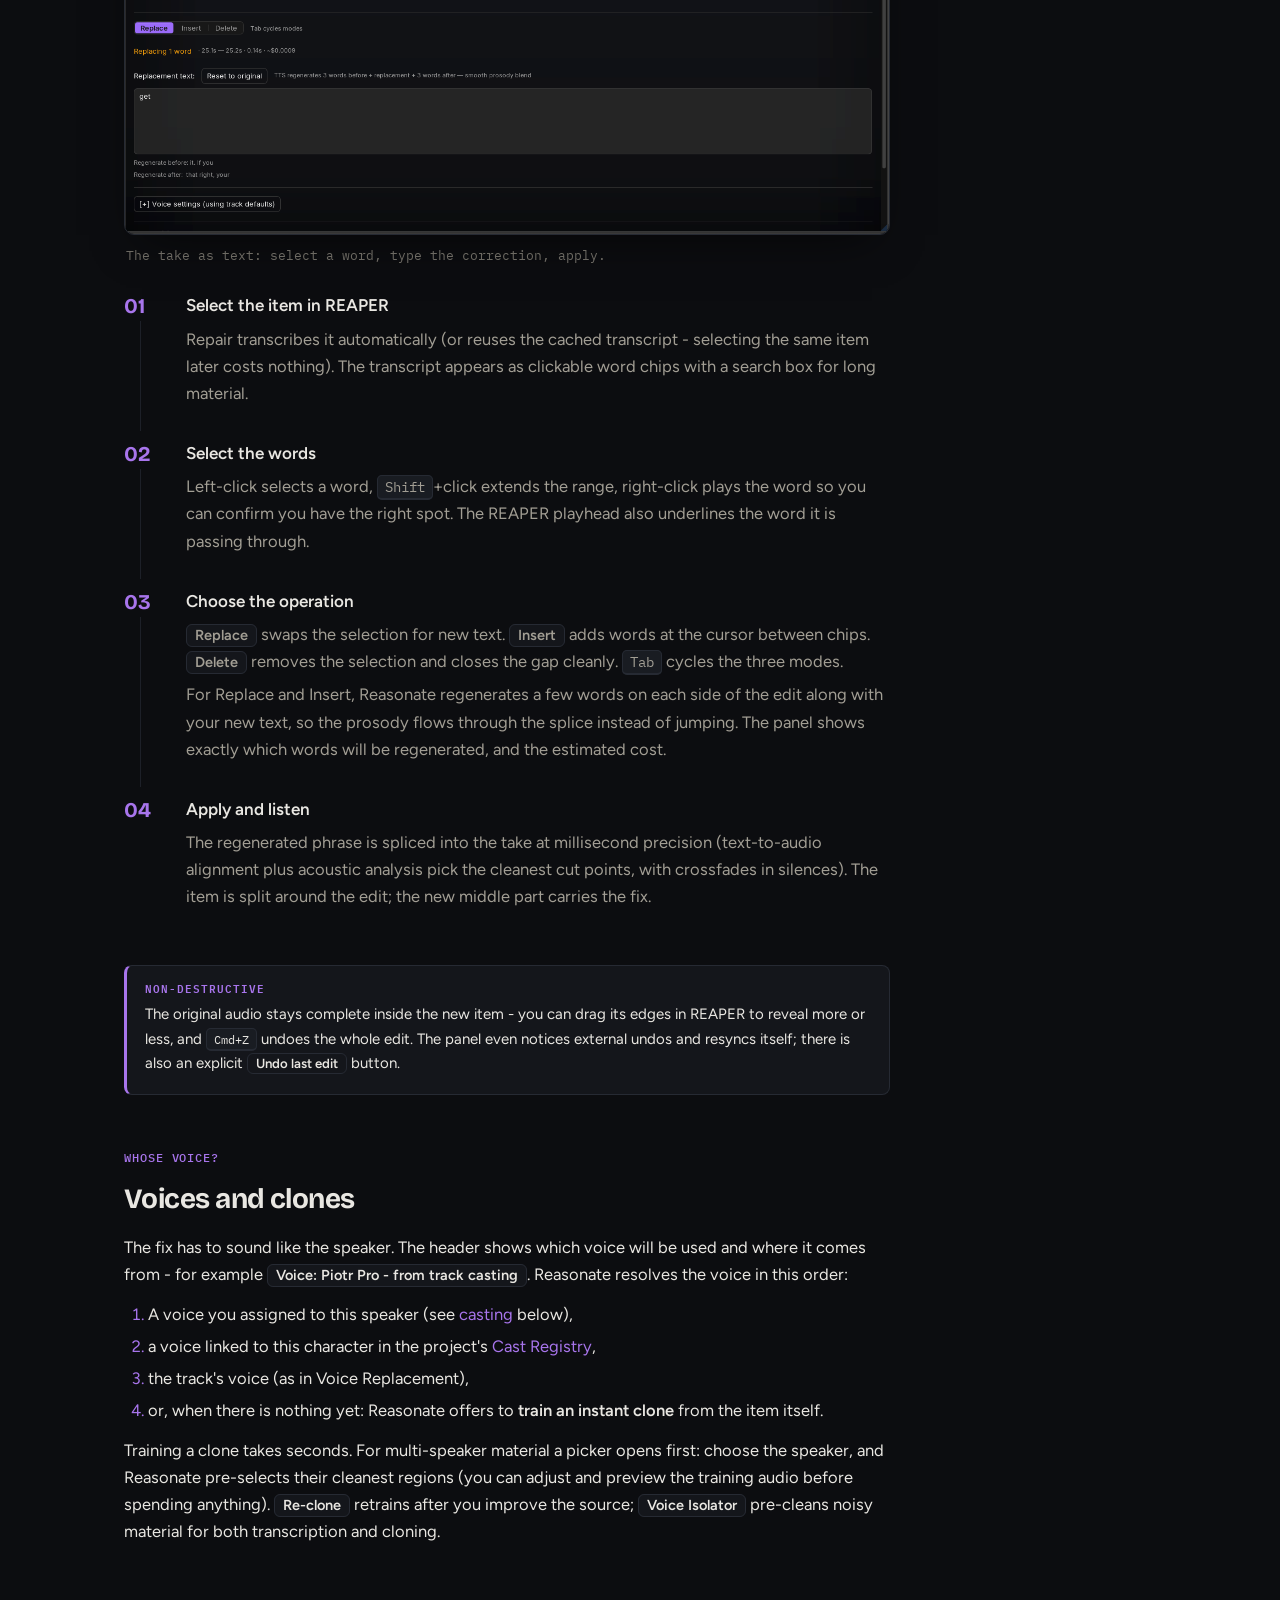
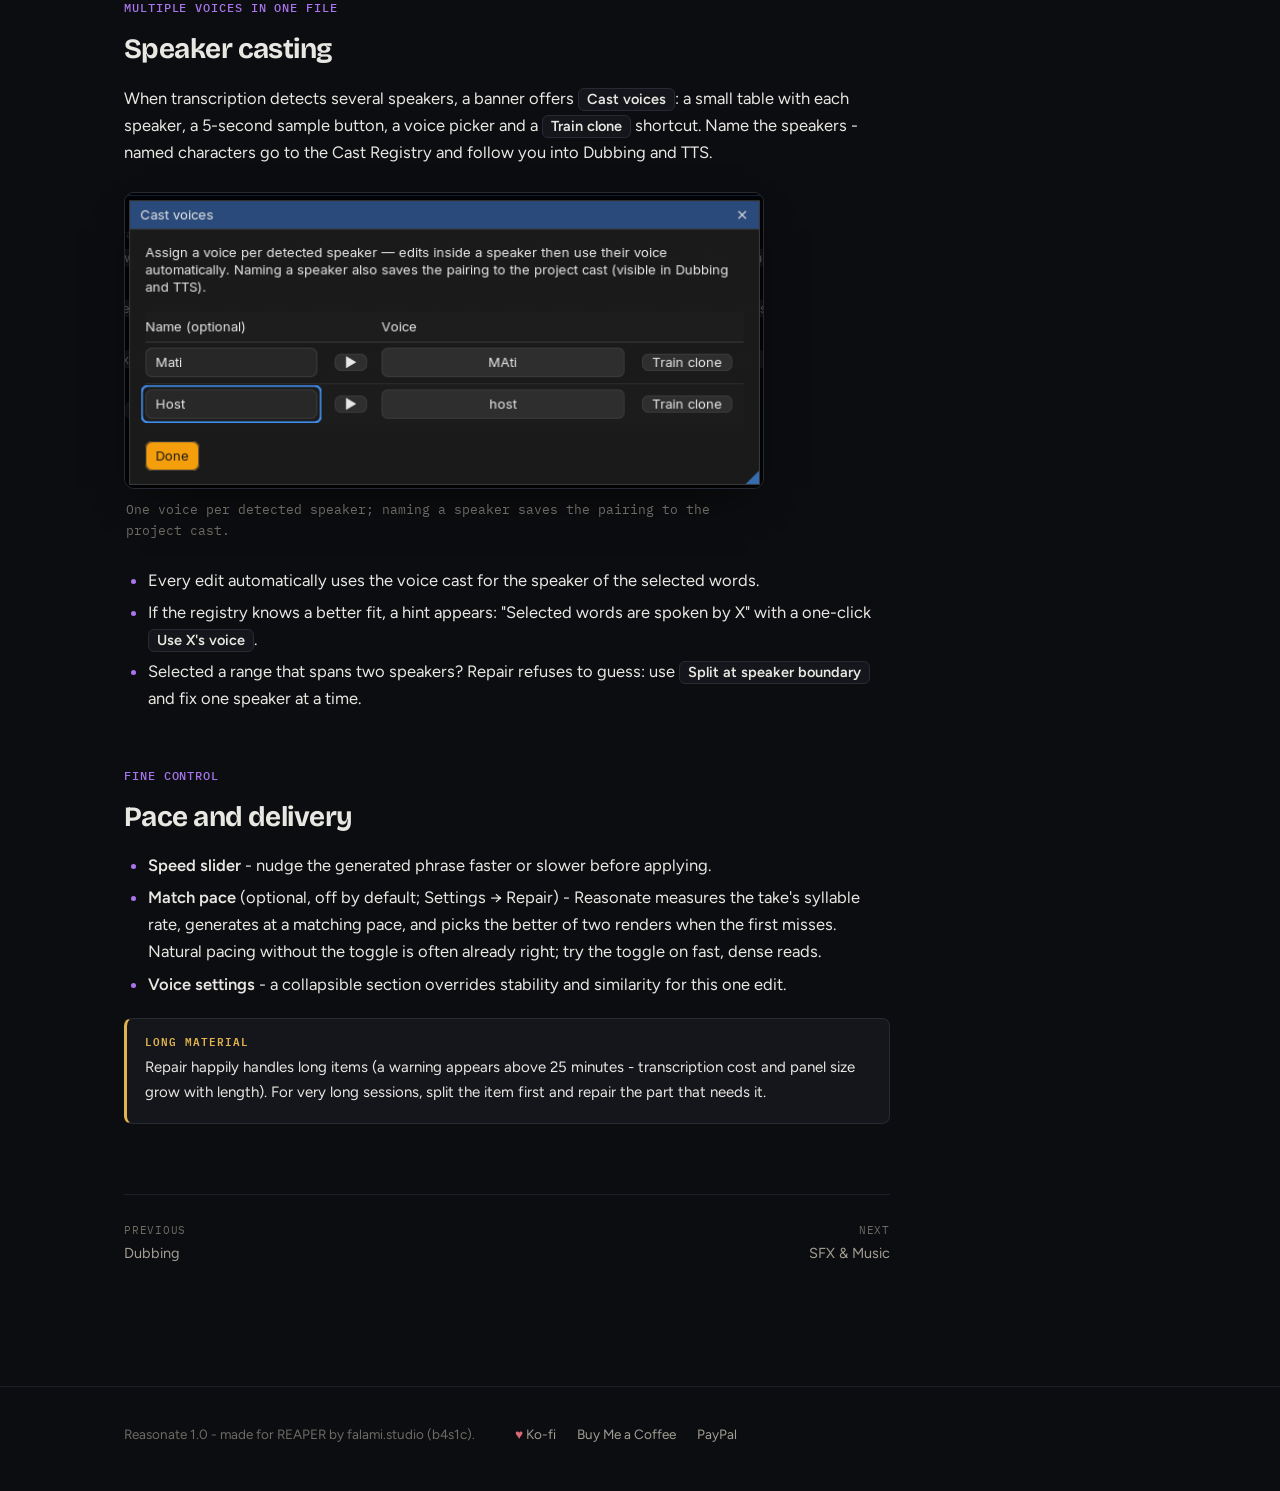
==== commit e4baf104: "Demo videos on YouTube - guide embeds players, README links YouTube embeds play in every browser (th" ====
--- a/docs/guide/repair.html
+++ b/docs/guide/repair.html
@@ -47,7 +47,7 @@
 </div>
 
 <figure class="shot">
-  <video controls preload="none" poster="img/repair-replace.png" src="https://github.com/b451c/Reasonate/releases/download/v1.0.0/reasonate-repair-demo.mp4"></video>
+  <iframe src="https://www.youtube-nocookie.com/embed/G2dmBMcbh-8" title="Reasonate repair demo" allow="accelerometer; encrypted-media; picture-in-picture" allowfullscreen></iframe>
   <figcaption>Demo: fixing recorded words directly in the take.</figcaption>
 </figure>
 
--- a/docs/guide/guide.css
+++ b/docs/guide/guide.css
@@ -538,7 +538,15 @@
   .nav-inner { gap: 14px; }
 }
 
-/* Demo videos (release assets) — same frame as screenshots */
+/* Demo videos — same frame as screenshots */
+.shot iframe {
+  width: 100%;
+  aspect-ratio: 16 / 9;
+  border: 1px solid var(--line);
+  border-radius: var(--radius);
+  box-shadow: 0 18px 44px -18px rgba(0, 0, 0, 0.65);
+  display: block;
+}
 .shot video {
   width: 100%;
   display: block;
